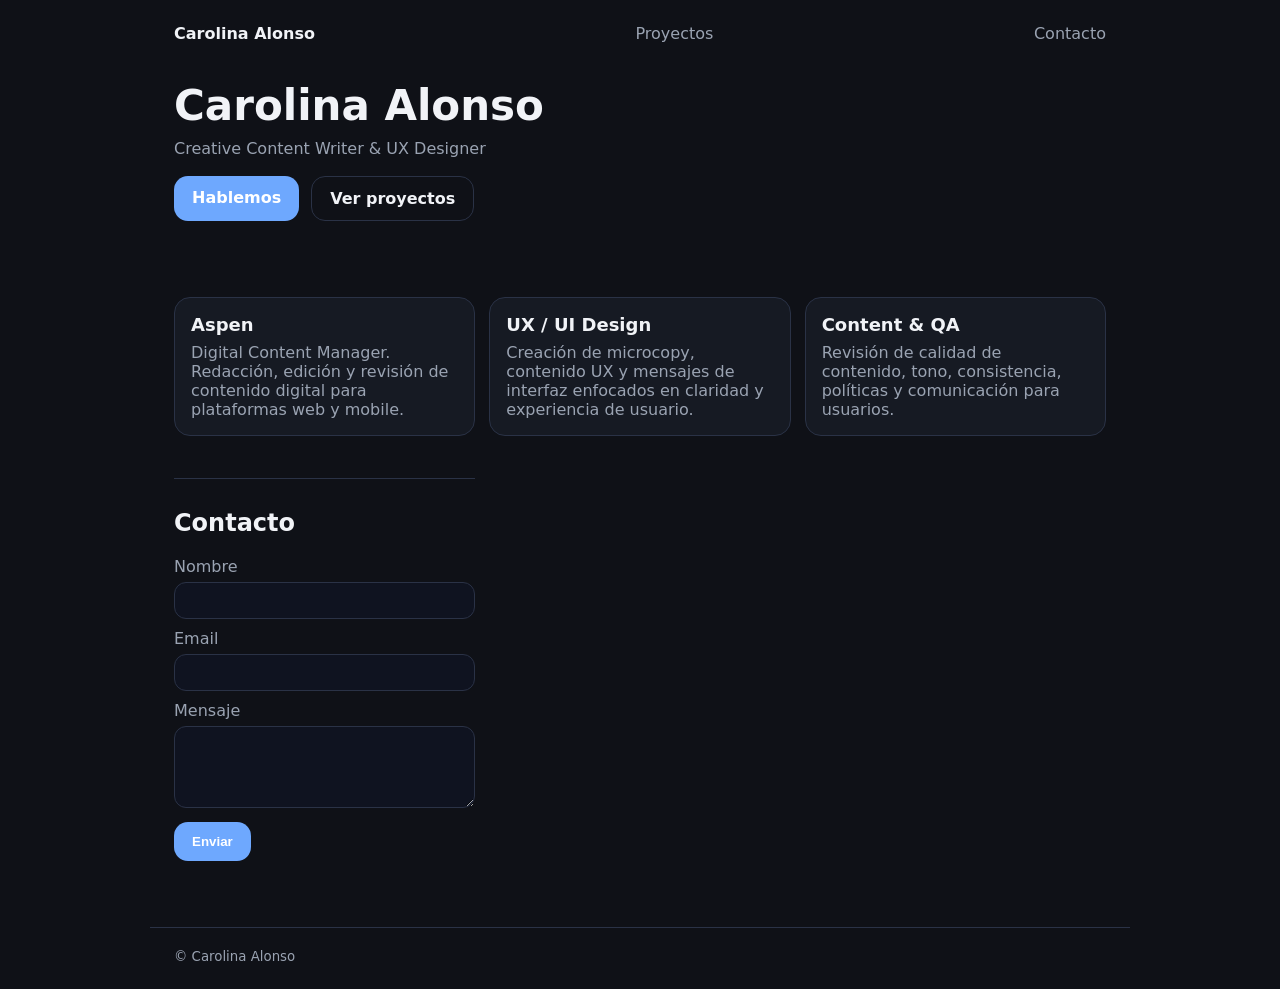
==== index.html @ 3073ec34 "Add files via upload" ====
<!doctype html>
<html lang="es">
<head>
  <meta charset="utf-8" />
  <meta name="viewport" content="width=device-width,initial-scale=1" />
  <title>Carolina Alonso</title>
  <link rel="stylesheet" href="styles.css" />
</head>
<body>
  <header class="container">
    <nav class="nav">
      <strong>Carolina Alonso</strong>
      <a href="#proyectos">Proyectos</a>
      <a href="#contacto">Contacto</a>
    </nav>

    <section class="hero">
     <h1>Carolina Alonso</h1>
<p>Creative Content Writer & UX Designer</p>

      <div class="cta">
        <a class="btn" href="#contacto">Hablemos</a>
        <a class="btn ghost" href="#proyectos">Ver proyectos</a>
      </div>
    </section>
  </header>

  <main class="container">
    <section id="proyectos" class="grid">
    <article class="card">
  <h2>Aspen</h2>
  <p>Digital Content Manager. Redacción, edición y revisión de contenido digital para plataformas web y mobile.</p>
</article>

<article class="card">
  <h2>UX / UI Design</h2>
  <p>Creación de microcopy, contenido UX y mensajes de interfaz enfocados en claridad y experiencia de usuario.</p>
</article>

<article class="card">
  <h2>Content & QA</h2>
  <p>Revisión de calidad de contenido, tono, consistencia, políticas y comunicación para usuarios.</p>
</article>


    <section id="contacto" class="contact">
      <h2>Contacto</h2>
      <form id="form">
        <label>Nombre
          <input name="name" required />
        </label>
        <label>Email
          <input name="email" type="email" required />
        </label>
        <label>Mensaje
          <textarea name="message" rows="4" required></textarea>
        </label>
        <button class="btn" type="submit">Enviar</button>
        <p id="msg" class="msg" aria-live="polite"></p>
      </form>
    </section>
  </main>

  <footer class="container footer">
    <small>© <span id="year"></span> Carolina Alonso</small>
  </footer>

  <script src="script.js"></script>
</body>
</html>
---- styles.css ----
:root {
  --bg:#0f1117;
  --card:#161a23;
  --text:#f1f3f7;
  --muted:#9aa3b2;
  --line:#2a3246;
  --accent:#6ea8fe;
}

*{box-sizing:border-box}
body{
  margin:0;
  font-family:system-ui, Segoe UI, Roboto, Arial;
  background:var(--bg);
  color:var(--text);
}

.container{max-width:980px;margin:0 auto;padding:24px}

.nav{
  display:flex;
  gap:16px;
  align-items:center;
  justify-content:space-between;
}

.nav a{color:var(--muted);text-decoration:none}

.hero{padding:40px 0 10px}

.hero h1{font-size:42px;line-height:1.1;margin:0 0 10px}

.hero p{color:var(--muted);margin:0 0 18px}

.cta{display:flex;gap:12px;flex-wrap:wrap}

.btn{
  background:var(--accent);
  color:white;
  border:0;
  border-radius:14px;
  padding:12px 18px;
  font-weight:600;
  text-decoration:none;
  transition:0.2s;
}

.btn:hover{
  transform:translateY(-2px);
  box-shadow:0 10px 20px rgba(110,168,254,.25);
}

.btn.ghost{
  background:transparent;
  border:1px solid var(--line);
  color:var(--text);
}

.grid{
  display:grid;
  grid-template-columns:repeat(3,1fr);
  gap:14px;
  margin-top:18px;
}

.card{
  background:var(--card);
  border:1px solid var(--line);
  border-radius:16px;
  padding:16px;
}

.card h2{margin:0 0 8px;font-size:18px}

.card p{margin:0;color:var(--muted)}

.contact{
  margin-top:28px;
  padding-top:10px;
  border-top:1px solid var(--line);
}

label{display:block;margin:10px 0;color:var(--muted)}

input,textarea{
  width:100%;
  margin-top:6px;
  padding:10px;
  border-radius:12px;
  border:1px solid var(--line);
  background:#0f1320;
  color:var(--text);
}

.footer{
  margin-top:26px;
  border-top:1px solid var(--line);
  padding-top:18px;
  color:var(--muted);
}

.msg{color:var(--muted);margin-top:10px}

@media (max-width: 820px){
  .grid{grid-template-columns:1fr}
  .hero h1{font-size:34px}
}
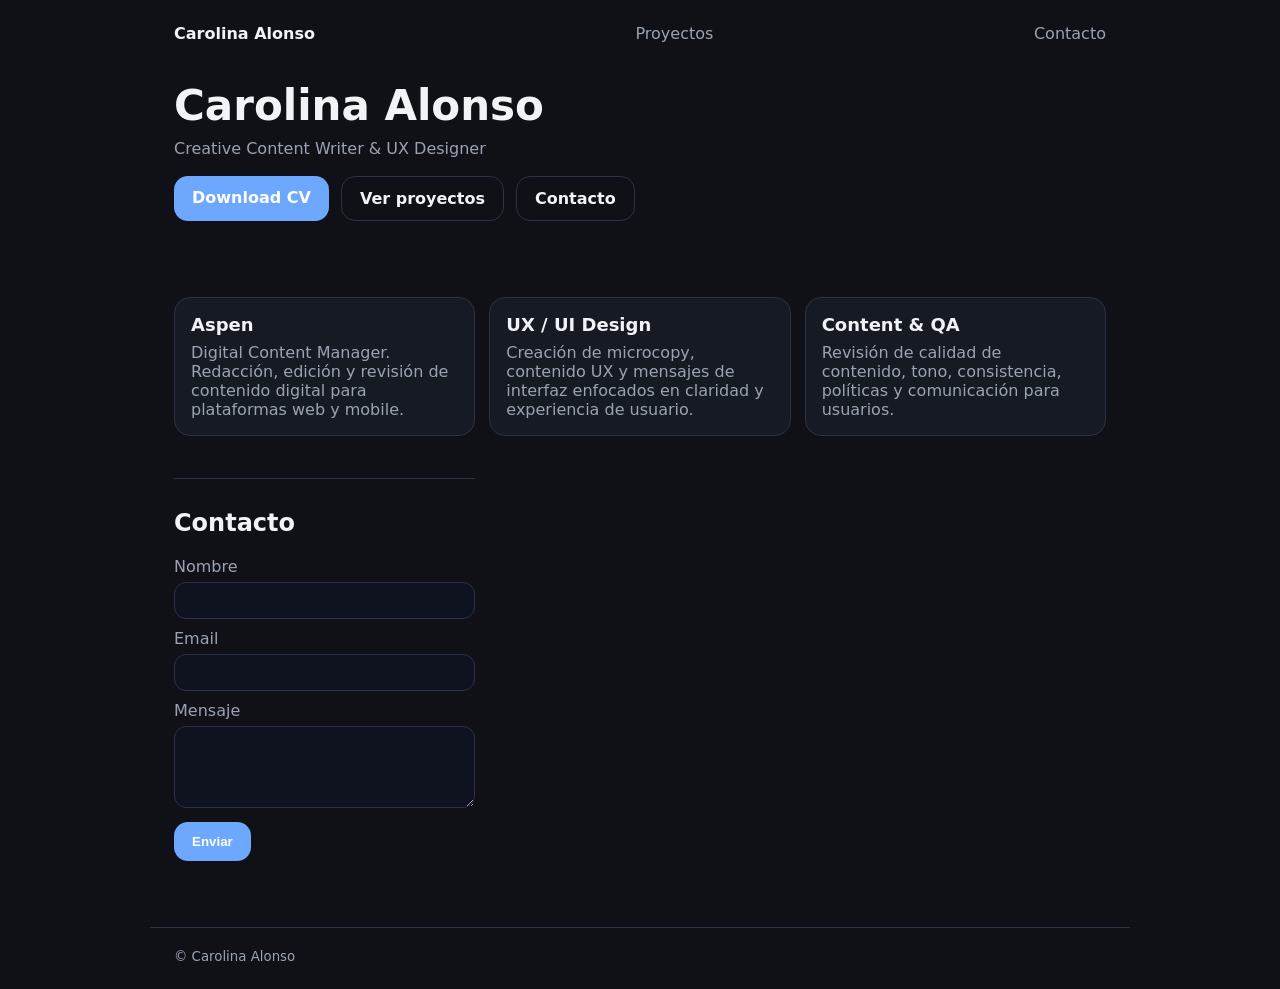
==== commit 82dd9c59: "Add files via upload" ====
--- a/index.html
+++ b/index.html
@@ -18,10 +18,12 @@
      <h1>Carolina Alonso</h1>
 <p>Creative Content Writer & UX Designer</p>
 
-      <div class="cta">
-        <a class="btn" href="#contacto">Hablemos</a>
-        <a class="btn ghost" href="#proyectos">Ver proyectos</a>
-      </div>
+     <div class="cta">
+  <a class="btn" href="Carolina_Alonso_CV.pdf" download>Download CV</a>
+  <a class="btn ghost" href="#proyectos">Ver proyectos</a>
+  <a class="btn ghost" href="#contacto">Contacto</a>
+</div>
+
     </section>
   </header>
 
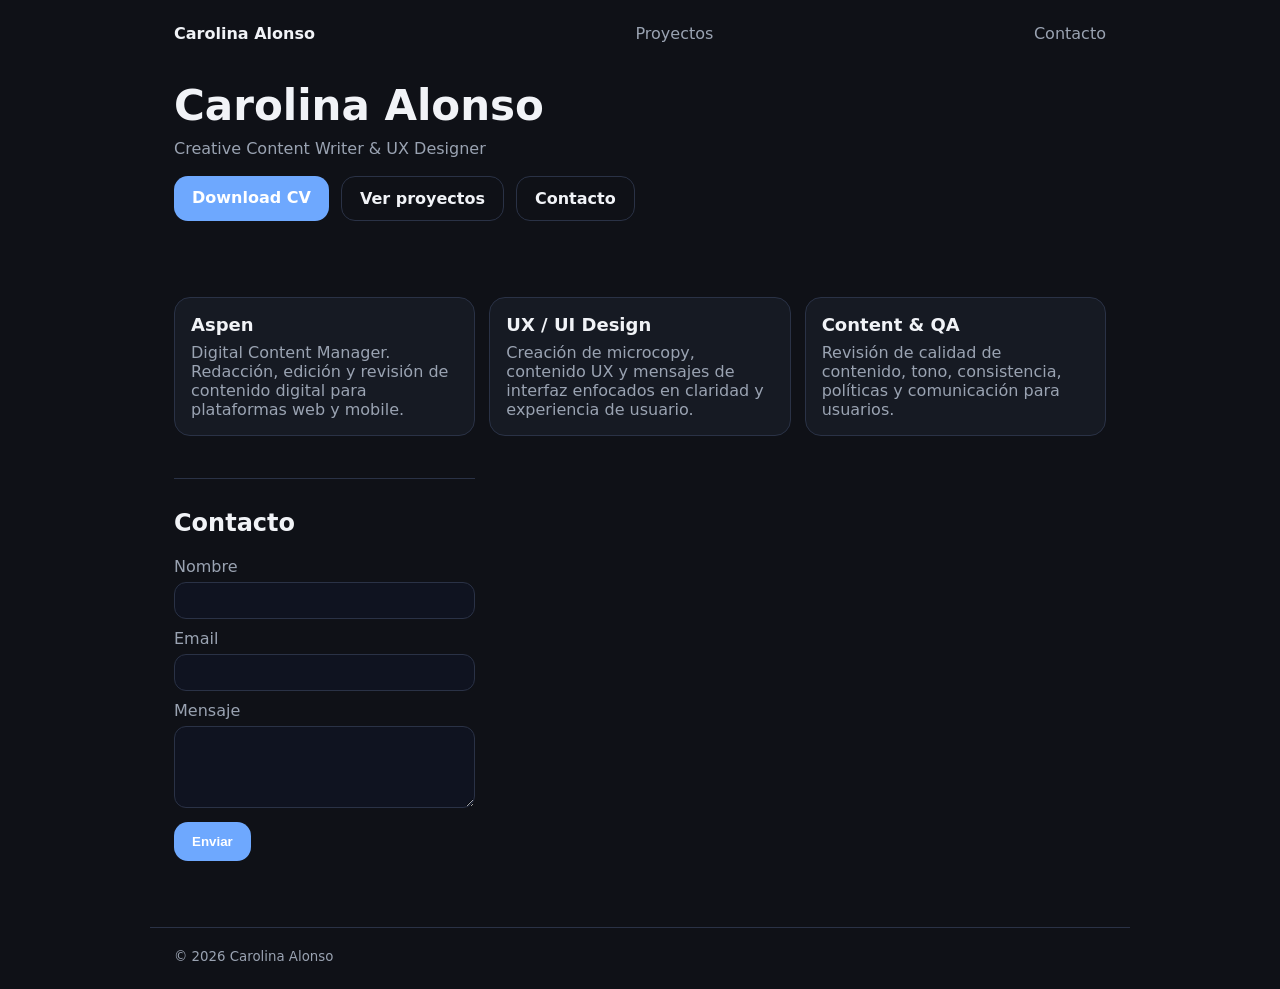
==== commit 1e246ad9: "Add files via upload" ====
--- a/index.html
+++ b/index.html
@@ -47,7 +47,10 @@
 
     <section id="contacto" class="contact">
       <h2>Contacto</h2>
-      <form id="form">
+      <form id="form" action="https://formspree.io/f/xzdzkywz" method="POST">
+  <input type="text" name="_gotcha" style="display:none" tabindex="-1" autocomplete="off">
+  <input type="hidden" name="_redirect" value="https://alonsocarolinacv-dot.github.io/carolina-portfolio/#contacto">
+
         <label>Nombre
           <input name="name" required />
         </label>
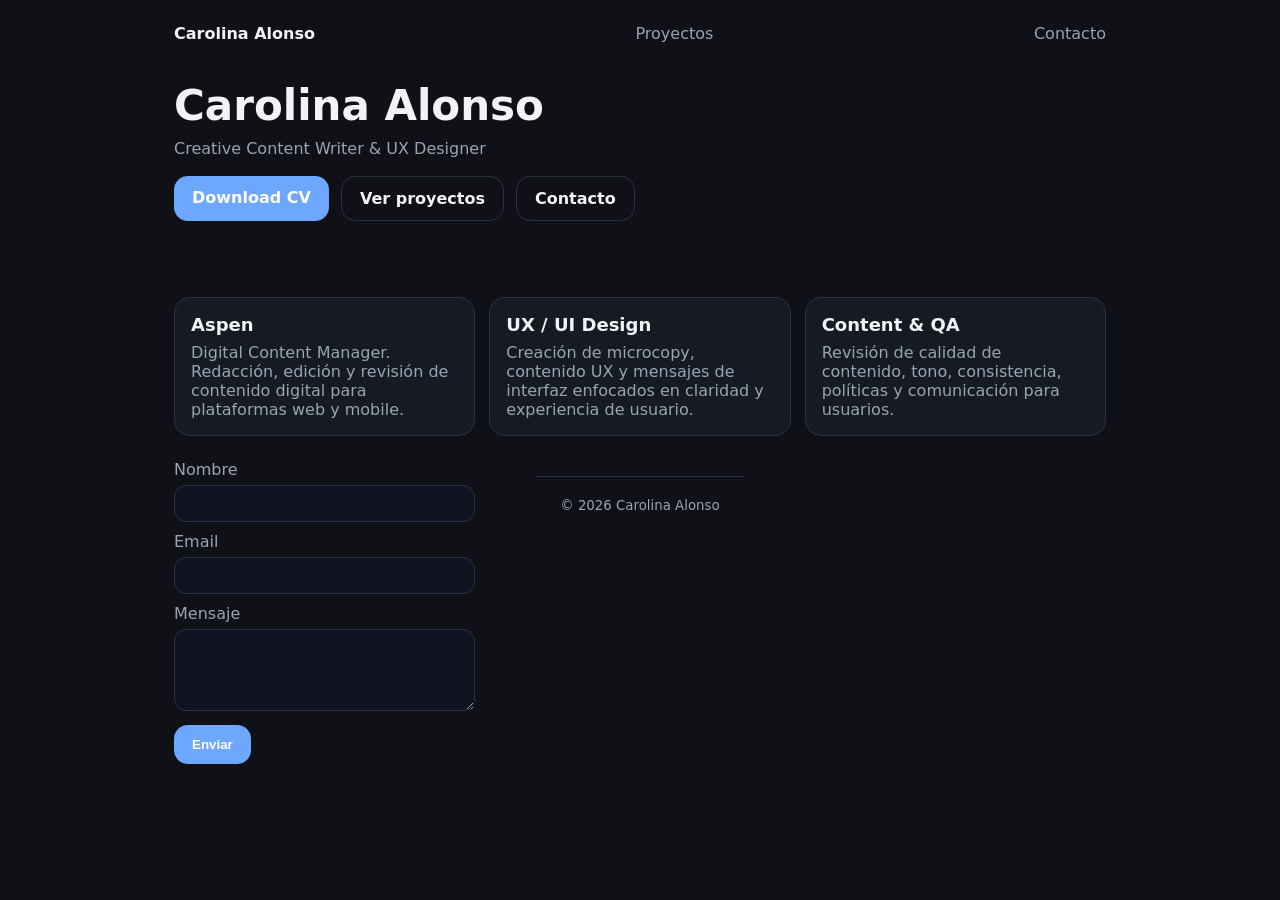
==== commit 65026bb0: "Update index.html" ====
--- a/index.html
+++ b/index.html
@@ -45,26 +45,26 @@
 </article>
 
 
-    <section id="contacto" class="contact">
-      <h2>Contacto</h2>
-      <form id="form" action="https://formspree.io/f/xzdzkywz" method="POST">
+  <form id="form" action="https://formspree.io/f/xzdzkywz" method="POST">
   <input type="text" name="_gotcha" style="display:none" tabindex="-1" autocomplete="off">
   <input type="hidden" name="_redirect" value="https://alonsocarolinacv-dot.github.io/carolina-portfolio/#contacto">
 
-        <label>Nombre
-          <input name="name" required />
-        </label>
-        <label>Email
-          <input name="email" type="email" required />
-        </label>
-        <label>Mensaje
-          <textarea name="message" rows="4" required></textarea>
-        </label>
-        <button class="btn" type="submit">Enviar</button>
-        <p id="msg" class="msg" aria-live="polite"></p>
-      </form>
-    </section>
-  </main>
+  <label>Nombre
+    <input name="name" required />
+  </label>
+
+  <label>Email
+    <input name="email" type="email" required />
+  </label>
+
+  <label>Mensaje
+    <textarea name="message" rows="4" required></textarea>
+  </label>
+
+  <button class="btn" type="submit">Enviar</button>
+  <p id="msg" class="msg" aria-live="polite"></p>
+</form>
+
 
   <footer class="container footer">
     <small>© <span id="year"></span> Carolina Alonso</small>
@@ -73,3 +73,4 @@
   <script src="script.js"></script>
 </body>
 </html>
+
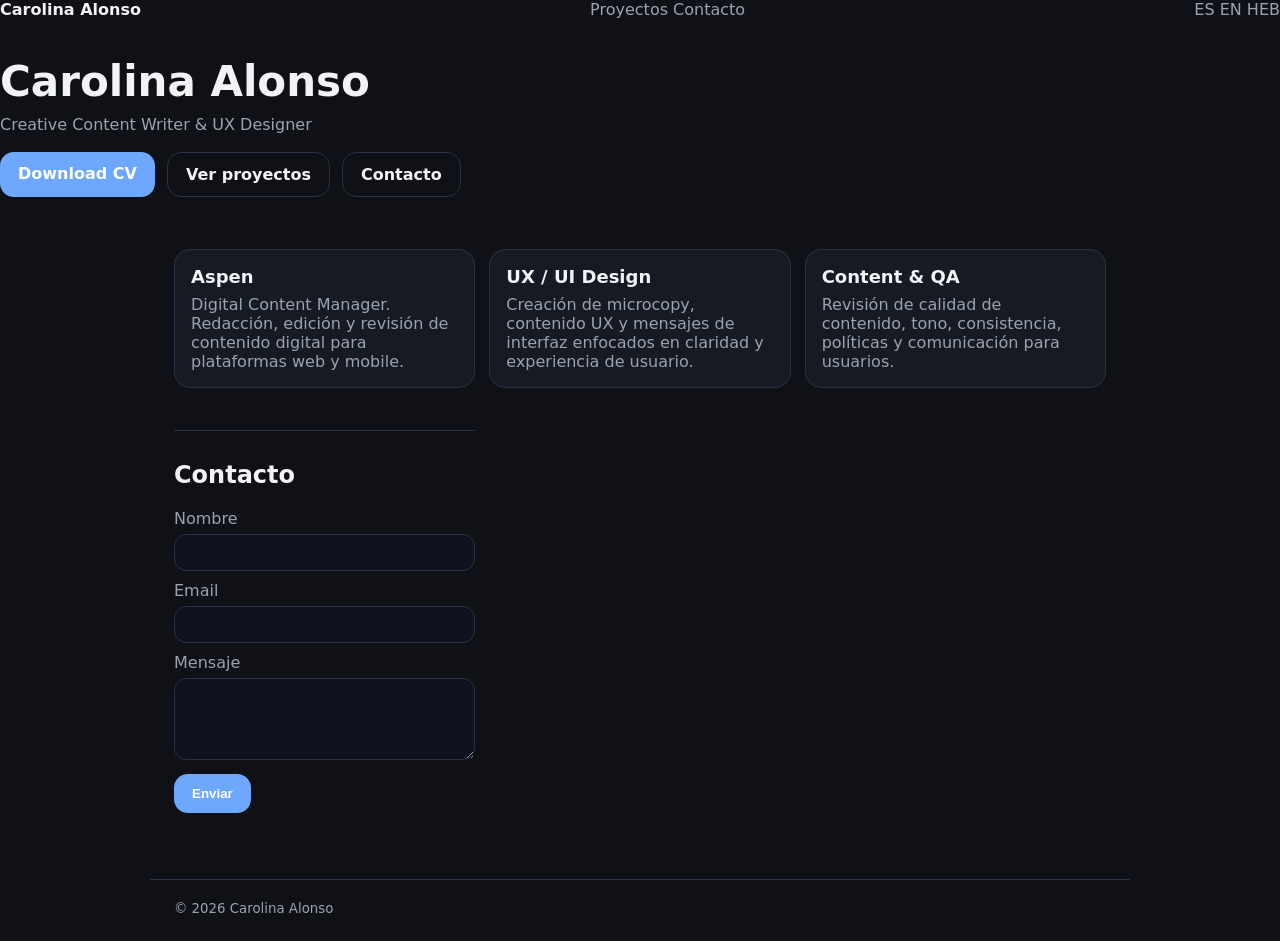
==== commit 8c38bfd4: "Add files via upload" ====
--- a/index.html
+++ b/index.html
@@ -7,12 +7,20 @@
   <link rel="stylesheet" href="styles.css" />
 </head>
 <body>
-  <header class="container">
-    <nav class="nav">
-      <strong>Carolina Alonso</strong>
-      <a href="#proyectos">Proyectos</a>
-      <a href="#contacto">Contacto</a>
-    </nav>
+<nav class="nav">
+  <strong>Carolina Alonso</strong>
+
+  <div class="nav-links">
+    <a href="#proyectos">Proyectos</a>
+    <a href="#contacto">Contacto</a>
+  </div>
+
+  <div class="lang">
+    <a class="lang-link" href="index.html">ES</a>
+    <a class="lang-link" href="en.html">EN</a>
+    <a class="lang-link" href="he.html">HEB</a>
+  </div>
+</nav>
 
     <section class="hero">
      <h1>Carolina Alonso</h1>
@@ -45,26 +53,26 @@
 </article>
 
 
-  <form id="form" action="https://formspree.io/f/xzdzkywz" method="POST">
+    <section id="contacto" class="contact">
+      <h2>Contacto</h2>
+      <form id="form" action="https://formspree.io/f/xzdzkywz" method="POST">
   <input type="text" name="_gotcha" style="display:none" tabindex="-1" autocomplete="off">
   <input type="hidden" name="_redirect" value="https://alonsocarolinacv-dot.github.io/carolina-portfolio/#contacto">
 
-  <label>Nombre
-    <input name="name" required />
-  </label>
-
-  <label>Email
-    <input name="email" type="email" required />
-  </label>
-
-  <label>Mensaje
-    <textarea name="message" rows="4" required></textarea>
-  </label>
-
-  <button class="btn" type="submit">Enviar</button>
-  <p id="msg" class="msg" aria-live="polite"></p>
-</form>
-
+        <label>Nombre
+          <input name="name" required />
+        </label>
+        <label>Email
+          <input name="email" type="email" required />
+        </label>
+        <label>Mensaje
+          <textarea name="message" rows="4" required></textarea>
+        </label>
+        <button class="btn" type="submit">Enviar</button>
+        <p id="msg" class="msg" aria-live="polite"></p>
+      </form>
+    </section>
+  </main>
 
   <footer class="container footer">
     <small>© <span id="year"></span> Carolina Alonso</small>
@@ -73,4 +81,3 @@
   <script src="script.js"></script>
 </body>
 </html>
-
